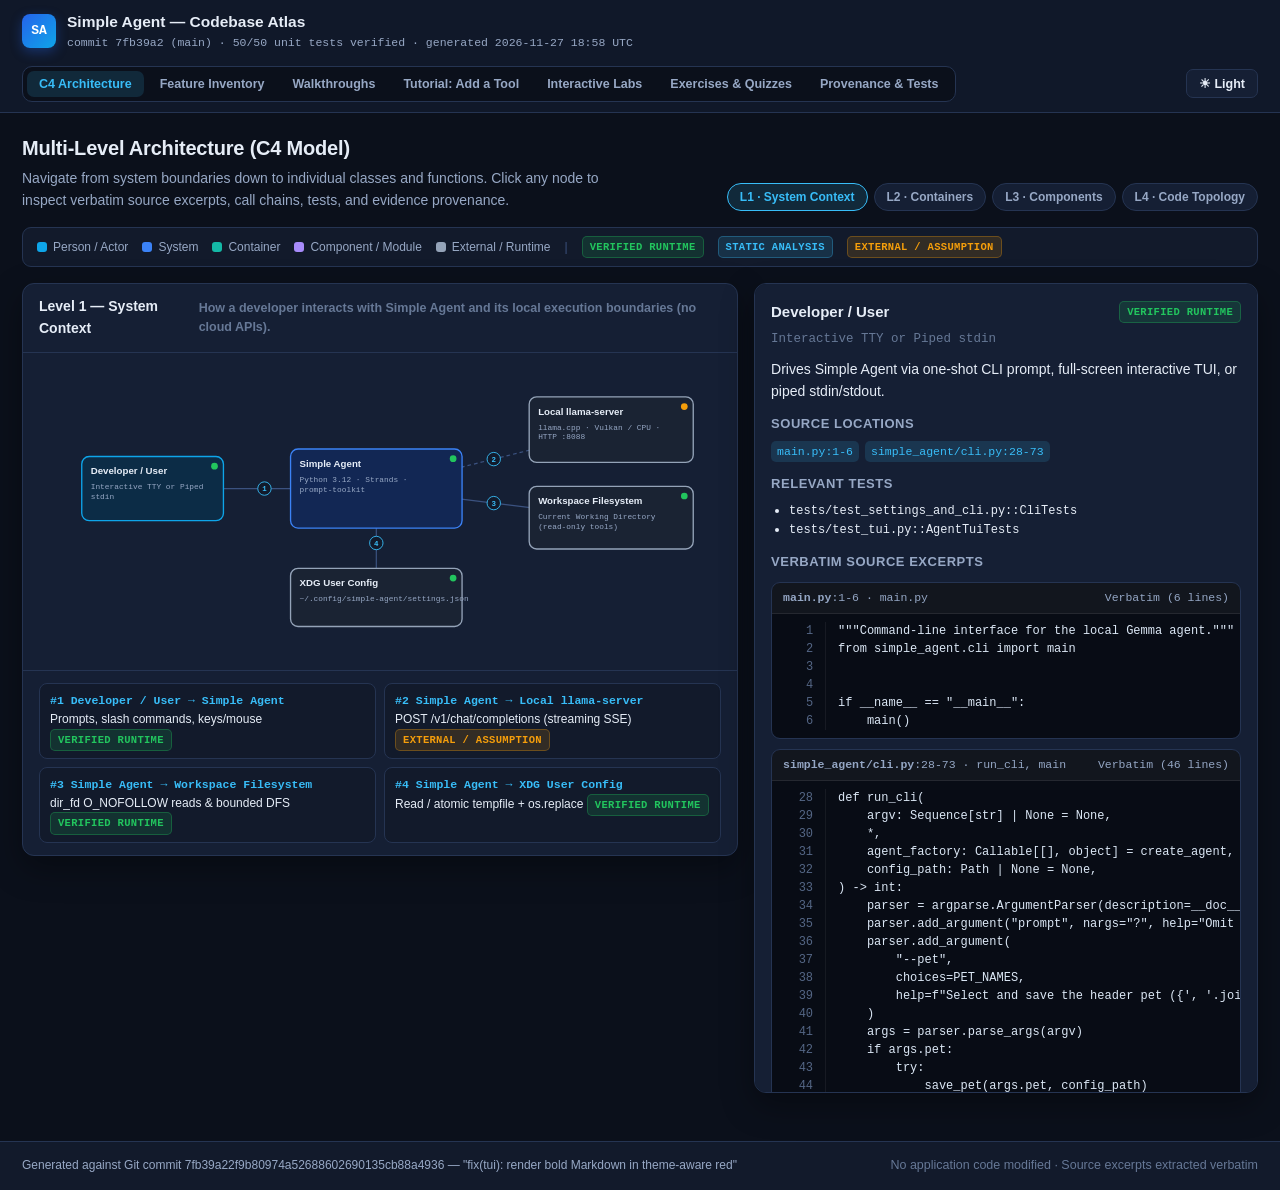
==== docs/atlas/index.html @ e24660f9 "docs(atlas): add interactive codebase atlas and tool tutorial Add a locally hosted Codebase Atlas un" ====
<!DOCTYPE html>
<html lang="en" data-theme="dark">
<head>
  <meta charset="UTF-8">
  <meta name="viewport" content="width=device-width, initial-scale=1.0">
  <title>Simple Agent — Interactive Codebase Atlas</title>
  <link rel="stylesheet" href="styles.css">
</head>
<body>
  <header class="topbar">
    <div class="brand">
      <div class="brand-badge">SA</div>
      <div>
        <h1>Simple Agent — Codebase Atlas</h1>
        <div class="brand-sub" id="meta-banner">Loading repository metadata…</div>
      </div>
    </div>
    <nav class="main-tabs" role="tablist" aria-label="Atlas sections">
      <button class="main-tab active" data-view="c4" role="tab" aria-selected="true">C4 Architecture</button>
      <button class="main-tab" data-view="inventory" role="tab" aria-selected="false">Feature Inventory</button>
      <button class="main-tab" data-view="walkthroughs" role="tab" aria-selected="false">Walkthroughs</button>
      <button class="main-tab" data-view="tutorial" role="tab" aria-selected="false">Tutorial: Add a Tool</button>
      <button class="main-tab" data-view="labs" role="tab" aria-selected="false">Interactive Labs</button>
      <button class="main-tab" data-view="learning" role="tab" aria-selected="false">Exercises &amp; Quizzes</button>
      <button class="main-tab" data-view="provenance" role="tab" aria-selected="false">Provenance &amp; Tests</button>
    </nav>
    <div class="topbar-actions">
      <button class="btn btn-ghost" id="btn-theme" title="Toggle light/dark theme">☀ Light</button>
    </div>
  </header>

  <main class="container">
    <!-- VIEW 1: C4 ARCHITECTURE -->
    <section id="view-c4" class="view-section active">
      <div class="section-header">
        <div>
          <h2>Multi-Level Architecture (C4 Model)</h2>
          <p class="lead">
            Navigate from system boundaries down to individual classes and functions. Click any node to inspect verbatim source excerpts, call chains, tests, and evidence provenance.
          </p>
        </div>
        <div class="c4-level-bar" id="c4-level-bar">
          <button class="pill active" data-level="l1">L1 · System Context</button>
          <button class="pill" data-level="l2">L2 · Containers</button>
          <button class="pill" data-level="l3">L3 · Components</button>
          <button class="pill" data-level="l4">L4 · Code Topology</button>
        </div>
      </div>

      <div class="legend-strip">
        <span class="legend-item"><span class="dot dot-person"></span>Person / Actor</span>
        <span class="legend-item"><span class="dot dot-system"></span>System</span>
        <span class="legend-item"><span class="dot dot-container"></span>Container</span>
        <span class="legend-item"><span class="dot dot-component"></span>Component / Module</span>
        <span class="legend-item"><span class="dot dot-external"></span>External / Runtime</span>
        <span class="legend-sep">|</span>
        <span class="badge badge-verified">VERIFIED RUNTIME</span>
        <span class="badge badge-static">STATIC ANALYSIS</span>
        <span class="badge badge-assumption">EXTERNAL / ASSUMPTION</span>
      </div>

      <div class="c4-workspace">
        <div class="c4-canvas-card">
          <div class="c4-canvas-header">
            <span id="c4-diagram-title">Level 1: System Context</span>
            <span class="muted" id="c4-diagram-hint">Click any node to inspect source &amp; tests</span>
          </div>
          <div id="c4-svg-host" class="svg-host"></div>
          <div id="c4-edge-list" class="edge-list"></div>
        </div>
        <aside class="inspector-card" id="c4-inspector">
          <div class="inspector-empty">
            <h3>Component Inspector</h3>
            <p class="muted">Select a node in the diagram to view its responsibility, exact source lines, verbatim code excerpts, test coverage, and failure modes.</p>
          </div>
        </aside>
      </div>
    </section>

    <!-- VIEW 2: SEARCHABLE FEATURE INVENTORY -->
    <section id="view-inventory" class="view-section">
      <div class="section-header">
        <div>
          <h2>Searchable Feature &amp; Entry-Point Inventory</h2>
          <p class="lead">Filter by keyword, subsystem category, or verification level to jump straight to entry points, symbols, walkthroughs, and tests.</p>
        </div>
      </div>
      <div class="filter-bar">
        <input type="search" id="inv-search" class="search-input" placeholder="Search features, files, functions, slash commands, flags, tools… (e.g. conversation_turn, O_NOFOLLOW, /clear)" autocomplete="off">
        <select id="inv-category" class="select-input">
          <option value="all">All Categories</option>
          <option value="orchestration">Orchestration Loop</option>
          <option value="memory">Memory &amp; Turn State</option>
          <option value="tools">Tools &amp; Security</option>
          <option value="persistence">Persistence &amp; Settings</option>
          <option value="tui">TUI, Markdown &amp; Scroll</option>
          <option value="runtime">Inference Runtime</option>
        </select>
        <select id="inv-evidence" class="select-input">
          <option value="all">All Provenance</option>
          <option value="verified">Verified Runtime</option>
          <option value="static">Static Analysis</option>
          <option value="assumption">External / Assumption</option>
        </select>
        <span class="muted" id="inv-count"></span>
      </div>
      <div id="inv-grid" class="inv-grid"></div>
    </section>

    <!-- VIEW 3: END-TO-END WALKTHROUGHS -->
    <section id="view-walkthroughs" class="view-section">
      <div class="section-header">
        <div>
          <h2>End-to-End Execution Walkthroughs</h2>
          <p class="lead">Step through major flows with sequence diagrams, call chains, state transitions, verbatim source excerpts, debugger breakpoints, and failure scenarios.</p>
        </div>
      </div>
      <div class="wt-layout">
        <aside class="wt-sidebar" id="wt-sidebar"></aside>
        <div class="wt-main" id="wt-main"></div>
      </div>
    </section>

    <!-- VIEW 3B: TUTORIAL — ADD A NEW TOOL -->
    <section id="view-tutorial" class="view-section">
      <div class="section-header">
        <div>
          <h2>Tutorial: Adding a New Tool (Calculator Example)</h2>
          <p class="lead">Step-by-step mentor guide to extending <code>simple_agent</code> with a safe, AST-whitelisted <code>calculate</code> tool — following the exact conventions and security invariants of the repository.</p>
        </div>
      </div>
      <div id="tutorial-stage"></div>
    </section>

    <!-- VIEW 4: INTERACTIVE LABS -->
    <section id="view-labs" class="view-section">
      <div class="section-header">
        <div>
          <h2>Interactive Logic Visualizations</h2>
          <p class="lead">Hands-on simulators modeled directly on the repository's trickiest state machines and security invariants.</p>
        </div>
        <div class="c4-level-bar" id="lab-selector">
          <button class="pill active" data-lab="turn">1 · Turn &amp; Rollback</button>
          <button class="pill" data-lab="security">2 · Tool Security &amp; Budgets</button>
          <button class="pill" data-lab="stream">3 · StreamCell &amp; Split ANSI</button>
          <button class="pill" data-lab="scroll">4 · Sticky Scroll &amp; Pager</button>
        </div>
      </div>
      <div id="lab-stage" class="lab-stage"></div>
    </section>

    <!-- VIEW 5: EXERCISES & COMPREHENSION QUIZZES -->
    <section id="view-learning" class="view-section">
      <div class="section-header">
        <div>
          <h2>Hands-On Exercises &amp; Comprehension Checks</h2>
          <p class="lead">Build technical ownership progressively. Hints, reference solutions, and quiz answers stay hidden until you explicitly reveal them.</p>
        </div>
        <div class="c4-level-bar" id="learning-tabs">
          <button class="pill active" data-sub="exercises">Progressive Exercises</button>
          <button class="pill" data-sub="quizzes">Comprehension Questions</button>
        </div>
      </div>
      <div id="learning-stage"></div>
    </section>

    <!-- VIEW 6: PROVENANCE & TESTS -->
    <section id="view-provenance" class="view-section">
      <div class="section-header">
        <div>
          <h2>Evidence Provenance, Git Snapshot &amp; Test Verification</h2>
          <p class="lead">Transparent separation of what was executed and verified locally vs. statically analyzed in source vs. assumed about external dependencies.</p>
        </div>
      </div>
      <div id="provenance-stage"></div>
    </section>
  </main>

  <footer class="footer">
    <span id="footer-meta">Simple Agent Codebase Atlas</span>
    <span class="muted">No application code modified · Source excerpts extracted verbatim</span>
  </footer>

  <!-- Classic scripts so the Atlas works over both file:// and http://localhost -->
  <script src="data/excerpts.js"></script>
  <script src="data/architecture.js"></script>
  <script src="data/walkthroughs.js"></script>
  <script src="data/tutorials.js"></script>
  <script src="data/learning.js"></script>
  <script src="app.js"></script>
</body>
</html>
---- docs/atlas/styles.css ----
:root {
  --bg: #0b101b;
  --bg-elev: #121a2b;
  --bg-card: #151f34;
  --bg-card-hover: #1b2842;
  --bg-code: #080c15;
  --border: #253452;
  --border-bright: #3b5280;
  --text: #e6edf7;
  --text-dim: #97a8c5;
  --text-muted: #667896;
  --accent: #38bdf8;
  --accent-soft: rgba(56, 189, 248, 0.14);
  --c4-person: #0ea5e9;
  --c4-person-bg: #0c2c46;
  --c4-system: #3b82f6;
  --c4-system-bg: #122754;
  --c4-container: #14b8a6;
  --c4-container-bg: #0d2e33;
  --c4-component: #a78bfa;
  --c4-component-bg: #221948;
  --c4-external: #94a3b8;
  --c4-external-bg: #1a2333;
  --ok: #22c55e;
  --ok-bg: rgba(34, 197, 94, 0.14);
  --warn: #f59e0b;
  --warn-bg: rgba(245, 158, 11, 0.14);
  --err: #ef4444;
  --err-bg: rgba(239, 68, 68, 0.14);
  --mono: ui-monospace, "JetBrains Mono", "SFMono-Regular", Menlo, Consolas, monospace;
  --sans: Inter, -apple-system, BlinkMacSystemFont, "Segoe UI", Roboto, sans-serif;
  --shadow: 0 12px 32px rgba(0, 0, 0, 0.35);
}

[data-theme="light"] {
  --bg: #f4f7fb;
  --bg-elev: #ffffff;
  --bg-card: #ffffff;
  --bg-card-hover: #eff5fc;
  --bg-code: #0f172a;
  --border: #d5dfec;
  --border-bright: #94adc9;
  --text: #0f172a;
  --text-dim: #475569;
  --text-muted: #64748b;
  --accent: #0284c7;
  --accent-soft: rgba(2, 132, 199, 0.11);
  --c4-person: #0369a1;
  --c4-person-bg: #e0f2fe;
  --c4-system: #1d4ed8;
  --c4-system-bg: #dbeafe;
  --c4-container: #0f766e;
  --c4-container-bg: #ccfbf1;
  --c4-component: #6d28d9;
  --c4-component-bg: #ede9fe;
  --c4-external: #475569;
  --c4-external-bg: #e2e8f0;
  --shadow: 0 8px 24px rgba(15, 23, 42, 0.08);
}

* { box-sizing: border-box; }
html, body {
  margin: 0;
  padding: 0;
  background: var(--bg);
  color: var(--text);
  font-family: var(--sans);
  font-size: 14px;
  line-height: 1.55;
}

code, pre { font-family: var(--mono); }
h2 { margin: 0 0 4px 0; font-size: 20px; letter-spacing: -0.01em; }
h3 { margin: 0 0 8px 0; font-size: 15px; }
h4 { margin: 12px 0 6px 0; font-size: 13px; text-transform: uppercase; letter-spacing: 0.04em; color: var(--text-dim); }
p { margin: 0 0 10px 0; }
.muted { color: var(--text-muted); font-size: 12.5px; }
.lead { color: var(--text-dim); margin-bottom: 0; max-width: 78ch; }

/* Topbar */
.topbar {
  position: sticky;
  top: 0;
  z-index: 50;
  background: color-mix(in srgb, var(--bg-elev) 92%, transparent);
  backdrop-filter: blur(12px);
  border-bottom: 1px solid var(--border);
  padding: 10px 22px;
  display: flex;
  align-items: center;
  justify-content: space-between;
  gap: 14px;
  flex-wrap: wrap;
}
.brand { display: flex; align-items: center; gap: 11px; }
.brand-badge {
  width: 34px; height: 34px; border-radius: 8px;
  background: linear-gradient(135deg, #2563eb, #0ea5e9);
  color: #fff; font-family: var(--mono); font-weight: 800; font-size: 13px;
  display: grid; place-items: center;
  box-shadow: 0 4px 12px rgba(37, 99, 235, 0.35);
}
.brand h1 { margin: 0; font-size: 15.5px; font-weight: 700; }
.brand-sub { font-size: 11.5px; color: var(--text-dim); font-family: var(--mono); }

.main-tabs {
  display: flex; gap: 4px; background: var(--bg);
  padding: 4px; border-radius: 10px; border: 1px solid var(--border);
  flex-wrap: wrap;
}
.main-tab {
  border: none; background: transparent; color: var(--text-dim);
  padding: 6px 12px; border-radius: 7px; font-size: 12.5px; font-weight: 600;
  cursor: pointer; transition: all 0.15s ease;
}
.main-tab:hover { color: var(--text); background: var(--bg-card); }
.main-tab.active { background: var(--accent-soft); color: var(--accent); }

.btn {
  border: 1px solid var(--border); background: var(--bg-card); color: var(--text);
  padding: 6px 12px; border-radius: 7px; font-size: 12.5px; font-weight: 600;
  cursor: pointer; transition: all 0.15s ease;
}
.btn:hover { border-color: var(--border-bright); background: var(--bg-card-hover); }
.btn-primary { background: var(--accent); color: #061321; border-color: transparent; }
.btn-primary:hover { filter: brightness(1.08); background: var(--accent); }
.btn-danger { background: var(--err-bg); color: var(--err); border-color: rgba(239, 68, 68, 0.35); }
.btn-sm { padding: 4px 9px; font-size: 11.5px; }

.pill {
  border: 1px solid var(--border); background: var(--bg-card); color: var(--text-dim);
  padding: 6px 12px; border-radius: 999px; font-size: 12px; font-weight: 600; cursor: pointer;
}
.pill:hover { color: var(--text); border-color: var(--border-bright); }
.pill.active { background: var(--accent-soft); color: var(--accent); border-color: var(--accent); }

/* Layout */
.container { max-width: 1440px; margin: 0 auto; padding: 20px 22px 48px; }
.view-section { display: none; }
.view-section.active { display: block; }
.section-header {
  display: flex; align-items: flex-end; justify-content: space-between;
  gap: 16px; flex-wrap: wrap; margin-bottom: 16px;
}
.c4-level-bar { display: flex; gap: 6px; flex-wrap: wrap; }

/* Legend & Badges */
.legend-strip {
  display: flex; align-items: center; gap: 14px; flex-wrap: wrap;
  padding: 8px 14px; border-radius: 9px; background: var(--bg-elev);
  border: 1px solid var(--border); margin-bottom: 16px; font-size: 12px; color: var(--text-dim);
}
.legend-item { display: inline-flex; align-items: center; gap: 6px; }
.legend-sep { color: var(--border-bright); }
.dot { width: 10px; height: 10px; border-radius: 3px; display: inline-block; }
.dot-person { background: var(--c4-person); }
.dot-system { background: var(--c4-system); }
.dot-container { background: var(--c4-container); }
.dot-component { background: var(--c4-component); }
.dot-external { background: var(--c4-external); }

.badge {
  display: inline-flex; align-items: center; gap: 4px;
  padding: 2px 7px; border-radius: 5px; font-size: 10.5px;
  font-family: var(--mono); font-weight: 700; letter-spacing: 0.03em;
}
.badge-verified { background: var(--ok-bg); color: var(--ok); border: 1px solid rgba(34, 197, 94, 0.3); }
.badge-static { background: var(--accent-soft); color: var(--accent); border: 1px solid rgba(56, 189, 248, 0.3); }
.badge-assumption { background: var(--warn-bg); color: var(--warn); border: 1px solid rgba(245, 158, 11, 0.3); }
.badge-tag { background: var(--bg); color: var(--text-dim); border: 1px solid var(--border); font-weight: 500; }
.badge-priority { background: rgba(167, 139, 250, 0.16); color: var(--c4-component); border: 1px solid rgba(167, 139, 250, 0.35); }

/* C4 Workspace */
.c4-workspace {
  display: grid; grid-template-columns: minmax(0, 1.35fr) minmax(340px, 0.95fr);
  gap: 16px; align-items: start;
}
@media (max-width: 1080px) { .c4-workspace { grid-template-columns: 1fr; } }

.c4-canvas-card, .inspector-card, .card {
  background: var(--bg-card); border: 1px solid var(--border);
  border-radius: 12px; box-shadow: var(--shadow);
}
.c4-canvas-header {
  padding: 12px 16px; border-bottom: 1px solid var(--border);
  display: flex; justify-content: space-between; align-items: center; font-weight: 600;
}
.svg-host { padding: 14px; overflow-x: auto; }
.svg-host svg { width: 100%; height: auto; display: block; }
.c4-node { cursor: pointer; transition: filter 0.12s ease; }
.c4-node:hover { filter: brightness(1.14); }
.c4-node.selected rect.node-box { stroke-width: 3; filter: drop-shadow(0 0 8px rgba(56, 189, 248, 0.45)); }

.edge-list {
  border-top: 1px solid var(--border); padding: 12px 16px;
  display: grid; grid-template-columns: repeat(auto-fill, minmax(290px, 1fr)); gap: 8px;
}
.edge-chip {
  background: var(--bg-elev); border: 1px solid var(--border); border-radius: 8px;
  padding: 7px 10px; font-size: 12px;
}
.edge-chip strong { color: var(--accent); font-family: var(--mono); font-size: 11.5px; }

.inspector-card { padding: 16px; position: sticky; top: 72px; max-height: calc(100vh - 90px); overflow-y: auto; }
.inspector-empty { padding: 18px 6px; text-align: center; }

/* Code blocks with verbatim line numbers */
.code-block {
  background: var(--bg-code); color: #dbe7f5; border: 1px solid var(--border);
  border-radius: 9px; overflow: hidden; margin: 10px 0;
}
.code-header {
  display: flex; justify-content: space-between; align-items: center; gap: 10px;
  padding: 6px 11px; background: rgba(255, 255, 255, 0.04);
  border-bottom: 1px solid rgba(255, 255, 255, 0.08);
  font-family: var(--mono); font-size: 11.5px; color: #94a6c4;
}
.code-scroll { overflow-x: auto; max-height: 360px; overflow-y: auto; padding: 8px 0; }
.code-line { display: flex; padding: 0 12px; font-family: var(--mono); font-size: 12px; line-height: 1.5; white-space: pre; }
.code-line:hover { background: rgba(56, 189, 248, 0.08); }
.code-ln {
  user-select: none; min-width: 42px; padding-right: 12px; text-align: right;
  color: #546685; border-right: 1px solid rgba(255, 255, 255, 0.06); margin-right: 12px;
}

/* Inventory */
.filter-bar { display: flex; gap: 10px; flex-wrap: wrap; align-items: center; margin-bottom: 14px; }
.search-input, .select-input {
  background: var(--bg-card); color: var(--text); border: 1px solid var(--border);
  border-radius: 8px; padding: 8px 12px; font-size: 13px;
}
.search-input { flex: 1 1 320px; }
.search-input:focus, .select-input:focus { outline: none; border-color: var(--accent); }
.inv-grid { display: grid; grid-template-columns: repeat(auto-fill, minmax(340px, 1fr)); gap: 12px; }
.inv-card {
  background: var(--bg-card); border: 1px solid var(--border); border-radius: 10px;
  padding: 14px; display: flex; flex-direction: column; gap: 8px;
}
.inv-card:hover { border-color: var(--border-bright); }
.inv-meta { display: flex; gap: 6px; flex-wrap: wrap; align-items: center; }
.file-ref {
  font-family: var(--mono); font-size: 11.5px; color: var(--accent);
  background: var(--accent-soft); padding: 2px 6px; border-radius: 5px;
}

/* Walkthroughs */
.wt-layout { display: grid; grid-template-columns: 280px minmax(0, 1fr); gap: 16px; align-items: start; }
@media (max-width: 960px) { .wt-layout { grid-template-columns: 1fr; } }
.wt-sidebar { display: flex; flex-direction: column; gap: 8px; position: sticky; top: 72px; }
.wt-nav-btn {
  text-align: left; background: var(--bg-card); border: 1px solid var(--border);
  border-radius: 10px; padding: 11px 12px; cursor: pointer; color: var(--text);
  transition: all 0.14s ease;
}
.wt-nav-btn:hover { border-color: var(--border-bright); }
.wt-nav-btn.active { border-color: var(--accent); background: var(--accent-soft); }
.wt-nav-title { font-weight: 700; font-size: 13px; margin-bottom: 3px; }
.wt-nav-sub { font-size: 11.5px; color: var(--text-dim); }

.wt-main { display: flex; flex-direction: column; gap: 14px; }
.wt-card { background: var(--bg-card); border: 1px solid var(--border); border-radius: 12px; padding: 16px; }
.step-controls { display: flex; gap: 8px; align-items: center; flex-wrap: wrap; margin-bottom: 12px; }
.step-pill {
  border: 1px solid var(--border); background: var(--bg-elev); color: var(--text-dim);
  padding: 4px 10px; border-radius: 6px; font-size: 12px; font-family: var(--mono); cursor: pointer;
}
.step-pill.active { background: var(--accent); color: #061321; border-color: transparent; font-weight: 700; }

.two-col { display: grid; grid-template-columns: repeat(auto-fit, minmax(300px, 1fr)); gap: 12px; }
.bp-item, .fail-item {
  background: var(--bg-elev); border: 1px solid var(--border); border-radius: 8px; padding: 10px 12px;
}
.bp-item { border-left: 3px solid var(--accent); }
.fail-item { border-left: 3px solid var(--err); }
.state-strip { display: flex; flex-wrap: wrap; gap: 8px; align-items: center; margin: 8px 0; }
.state-box {
  background: var(--bg-elev); border: 1px solid var(--border-bright); border-radius: 7px;
  padding: 5px 10px; font-family: var(--mono); font-size: 12px;
}
.state-arrow { color: var(--accent); font-weight: 700; }

/* Labs */
.lab-stage { background: var(--bg-card); border: 1px solid var(--border); border-radius: 12px; padding: 18px; }
.term-sim {
  background: #060a12; color: #dbe7f5; border: 1px solid #263554; border-radius: 10px;
  padding: 12px 14px; font-family: var(--mono); font-size: 12.5px; line-height: 1.5;
  min-height: 180px; white-space: pre-wrap; overflow-x: auto;
}
.term-committed { color: #dbe7f5; }
.term-tail { color: #38bdf8; background: rgba(56, 189, 248, 0.08); border-left: 2px solid #38bdf8; padding-left: 6px; }
.term-err { color: #f87171; }
.term-dim { color: #6b7d9b; }
.term-bold-red { color: #f08a8a; font-weight: 700; }
.kv-grid { display: grid; grid-template-columns: repeat(auto-fit, minmax(170px, 1fr)); gap: 8px; margin: 10px 0; }
.kv-box { background: var(--bg-elev); border: 1px solid var(--border); border-radius: 8px; padding: 8px 10px; }
.kv-label { font-size: 11px; color: var(--text-muted); text-transform: uppercase; letter-spacing: 0.04em; }
.kv-val { font-family: var(--mono); font-size: 13px; font-weight: 700; color: var(--accent); margin-top: 2px; }

/* Exercises & Quizzes */
.exercise-card, .quiz-card {
  background: var(--bg-card); border: 1px solid var(--border); border-radius: 11px;
  padding: 15px 16px; margin-bottom: 12px;
}
.disclosure {
  margin-top: 10px; border: 1px solid var(--border); border-radius: 8px; background: var(--bg-elev);
}
.disclosure summary {
  padding: 8px 12px; cursor: pointer; font-weight: 600; font-size: 12.5px; color: var(--accent);
  list-style: none; display: flex; justify-content: space-between; align-items: center;
}
.disclosure summary::after { content: "Reveal ▾"; font-size: 11.5px; color: var(--text-muted); }
.disclosure[open] summary::after { content: "Hide ▴"; }
.disclosure-body { padding: 0 12px 12px; border-top: 1px solid var(--border); padding-top: 10px; }

/* Tables */
.data-table { width: 100%; border-collapse: collapse; font-size: 13px; }
.data-table th, .data-table td {
  text-align: left; padding: 8px 10px; border-bottom: 1px solid var(--border); vertical-align: top;
}
.data-table th { color: var(--text-dim); font-size: 11.5px; text-transform: uppercase; letter-spacing: 0.04em; }

.footer {
  border-top: 1px solid var(--border); padding: 14px 22px;
  display: flex; justify-content: space-between; flex-wrap: wrap; gap: 10px;
  font-size: 12px; color: var(--text-dim); background: var(--bg-elev);
}
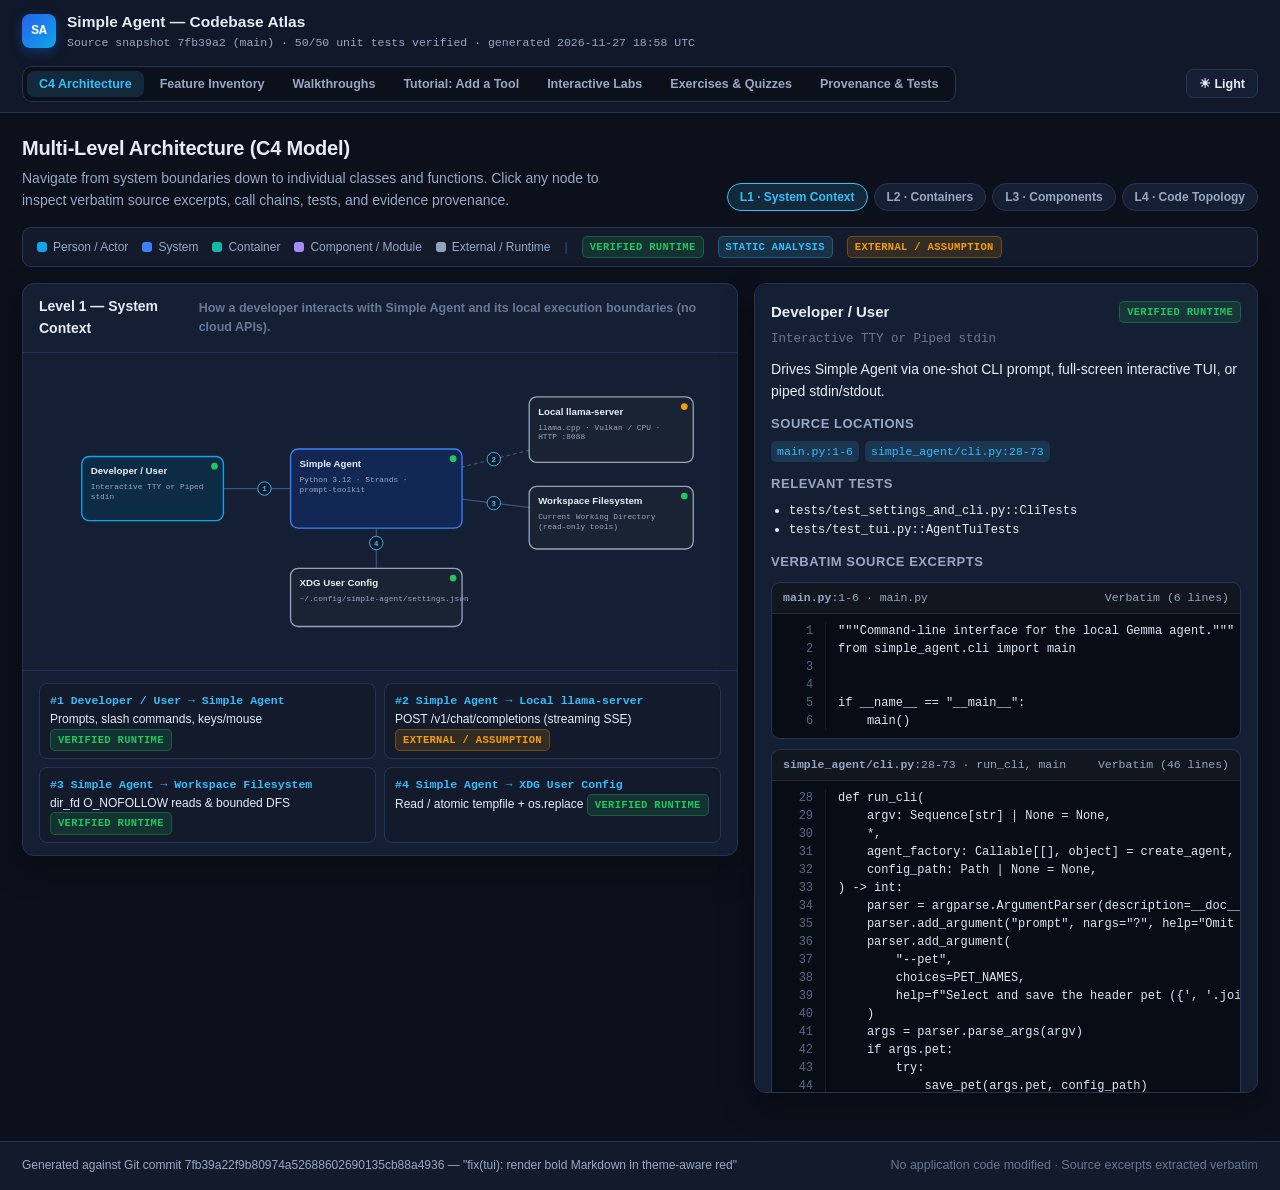
==== commit cf6ae46e: "refactor!: separate application workflows from adapters Share conversation lifecycle across CLI mode" ====
--- a/docs/atlas/index.html
+++ b/docs/atlas/index.html
@@ -187,6 +187,7 @@
   <script src="data/walkthroughs.js"></script>
   <script src="data/tutorials.js"></script>
   <script src="data/learning.js"></script>
+  <script src="read-file-policy.js"></script>
   <script src="app.js"></script>
 </body>
 </html>
